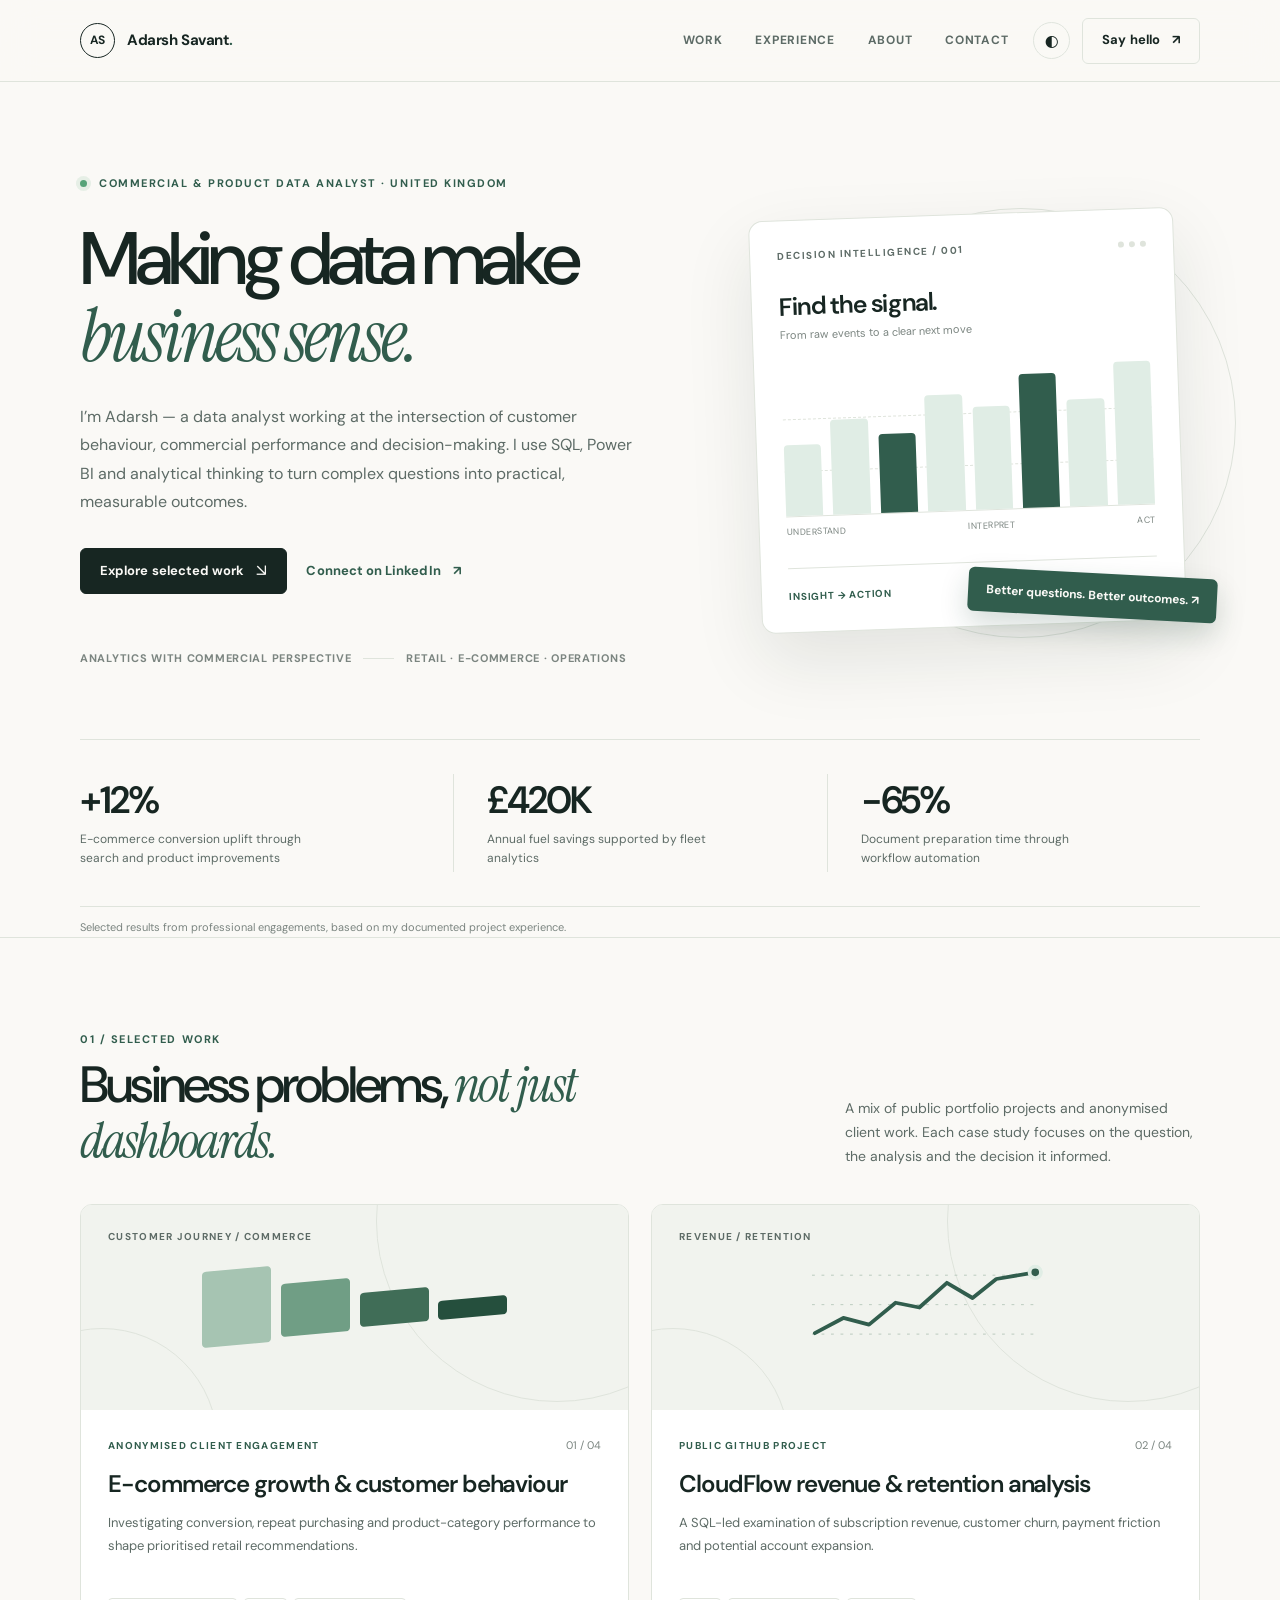
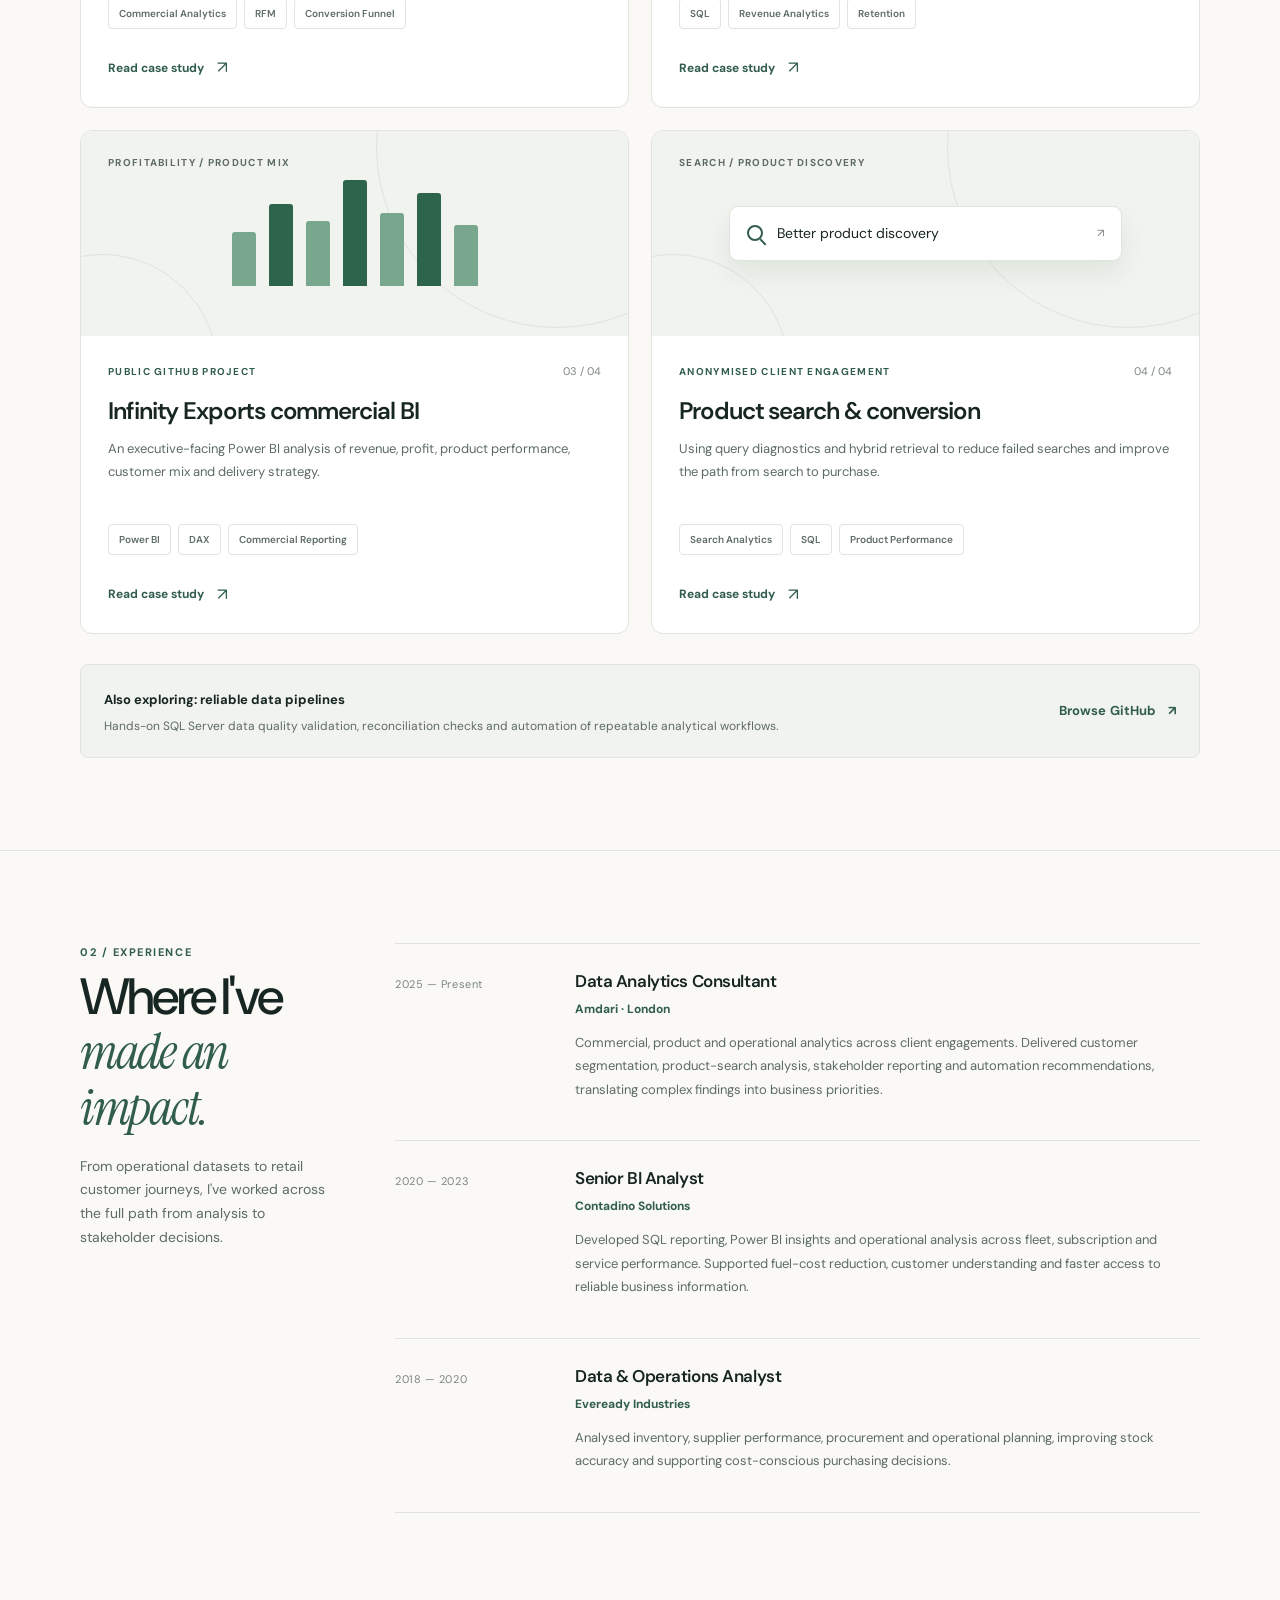
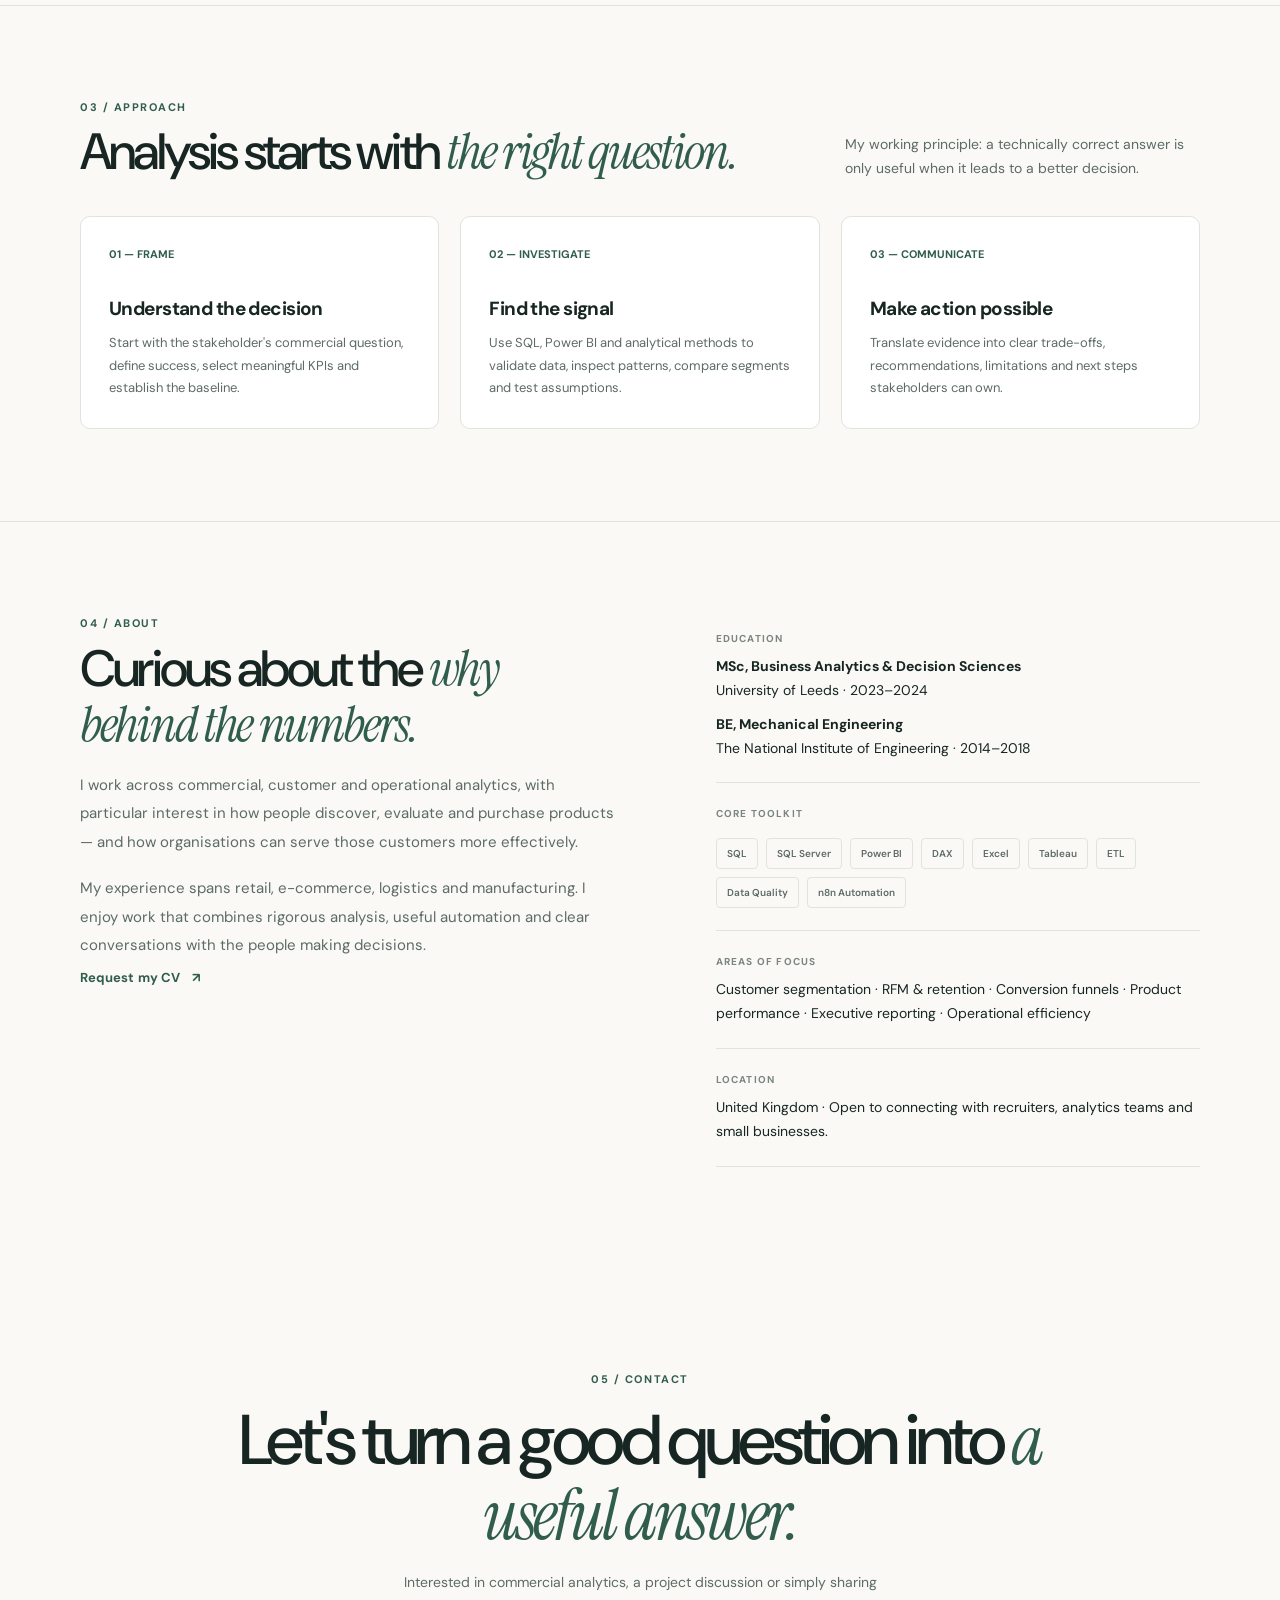
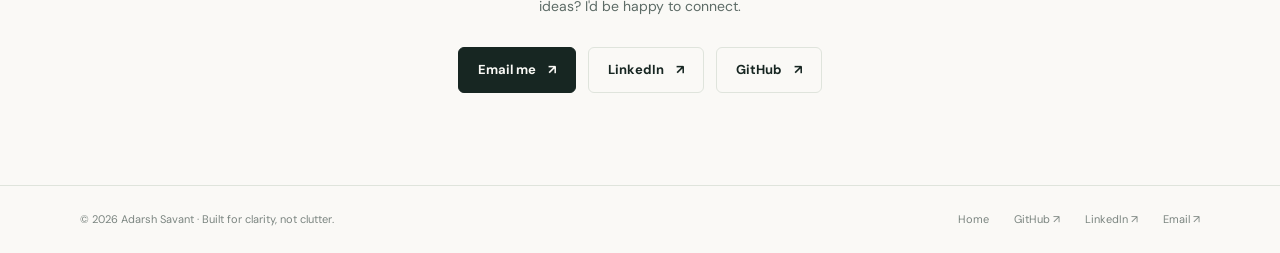
==== index.html @ a3d390bb "Add files via upload" ====
<!doctype html>
<html lang="en">
<head>
<meta charset="utf-8">
<meta name="viewport" content="width=device-width, initial-scale=1">
<meta name="theme-color" content="#faf9f6">
<meta name="description" content="Commercial and product data analyst specialising in retail, e-commerce and business intelligence. Explore SQL, Power BI, customer analytics and commercial impact case studies.">
<meta property="og:type" content="website">
<meta property="og:title" content="Adarsh Savant | Commercial &amp; Product Data Analyst">
<meta property="og:description" content="Commercial and product data analyst specialising in retail, e-commerce and business intelligence. Explore SQL, Power BI, customer analytics and commercial impact case studies.">
<meta property="og:url" content="https://savantadarsh.github.io/">
<meta property="og:image" content="https://savantadarsh.github.io/assets/social-card.png">
<meta name="twitter:card" content="summary_large_image">
<link rel="canonical" href="https://savantadarsh.github.io/">
<link rel="icon" type="image/svg+xml" href="./assets/favicon.svg">
<link rel="stylesheet" href="./assets/style.css">
<title>Adarsh Savant | Commercial &amp; Product Data Analyst</title>
<script type="application/ld+json">{"@context":"https://schema.org","@type":"Person","name":"Adarsh Savant","jobTitle":"Commercial & Product Data Analyst","url":"https://savantadarsh.github.io/","sameAs":["https://github.com/savantadarsh","https://www.linkedin.com/in/adarshsavant/"],"alumniOf":{"@type":"CollegeOrUniversity","name":"University of Leeds"},"knowsAbout":["Commercial analytics","Product analytics","E-commerce analytics","Power BI","SQL","Business intelligence"]}</script>
<script src="./assets/main.js" defer></script>
</head>
<body>
<a href="#main-content" class="skip-link">Skip to content</a>
<header class="site-header"><div class="container header-inner">
<a class="brand" href="index.html" aria-label="Adarsh Savant home"><span class="brand-mark">AS</span><span class="brand-name">Adarsh Savant<span style="color:var(--accent)">.</span></span></a>
<nav class="site-nav" aria-label="Main navigation" id="site-nav" data-nav>
<a href="index.html#work">Work</a><a href="index.html#experience">Experience</a><a href="index.html#about">About</a><a href="index.html#contact">Contact</a>
</nav>
<div class="header-actions"><button class="theme-toggle" data-theme-toggle aria-label="Switch to dark mode" aria-pressed="false" title="Switch to dark mode">◐</button><a class="button button-outline header-mail" href="mailto:adarshineng@gmail.com?subject=Hello%20Adarsh">Say hello <span aria-hidden="true">↗</span></a><button class="menu-toggle" data-menu-toggle aria-expanded="false" aria-controls="site-nav" aria-label="Open navigation menu">☰</button></div>
</div></header><main id="main-content">
<section class="hero"><div class="container hero-grid">
<div><div class="intro"><span class="status-dot" aria-hidden="true"></span><span class="eyebrow">Commercial &amp; Product Data Analyst · United Kingdom</span></div>
<h1>Making data make <span class="serif">business sense.</span></h1>
<p class="hero-text">I’m Adarsh — a data analyst working at the intersection of customer behaviour, commercial performance and decision-making. I use SQL, Power BI and analytical thinking to turn complex questions into practical, measurable outcomes.</p>
<div class="hero-actions"><a class="button button-primary" href="#work">Explore selected work <span class="small-arrow" aria-hidden="true">↘</span></a><a class="button button-text" href="https://www.linkedin.com/in/adarshsavant/" target="_blank" rel="noopener noreferrer">Connect on LinkedIn <span aria-hidden="true">↗</span></a></div>
<div class="hero-meta"><span>Analytics with commercial perspective</span><span class="meta-line" aria-hidden="true"></span><span>Retail · E-commerce · Operations</span></div></div>
<div class="visual-wrap" aria-hidden="true"><div class="visual-orbit"></div><div class="visual-orbit orbit-2"></div><div class="insight-panel"><div class="panel-top"><span>DECISION INTELLIGENCE / 001</span><span class="window-dots"><i></i><i></i><i></i></span></div><div class="panel-title">Find the signal.</div><div class="panel-subtitle">From raw events to a clear next move</div><div class="panel-chart"><span class="chart-bar" style="height:48%"></span><span class="chart-bar" style="height:64%"></span><span class="chart-bar" style="height:53%"></span><span class="chart-bar" style="height:78%"></span><span class="chart-bar" style="height:69%"></span><span class="chart-bar" style="height:90%"></span><span class="chart-bar" style="height:72%"></span><span class="chart-bar" style="height:96%"></span></div><div class="chart-axis"><span>UNDERSTAND</span><span>INTERPRET</span><span>ACT</span></div><div class="panel-footer"><strong>INSIGHT → ACTION</strong><span>Good analysis changes decisions.</span></div></div><div class="note-float">Better questions. Better outcomes. ↗</div></div>
</div></section>
<div class="container"><div class="impact-strip" aria-label="Selected professional outcomes"><div class="impact"><div class="impact-value">+12%</div><div class="impact-label">E-commerce conversion uplift through search and product improvements</div></div><div class="impact"><div class="impact-value">£420K</div><div class="impact-label">Annual fuel savings supported by fleet analytics</div></div><div class="impact"><div class="impact-value">−65%</div><div class="impact-label">Document preparation time through workflow automation</div></div></div><p class="impact-footnote">Selected results from professional engagements, based on my documented project experience.</p></div>
<section class="section" id="work"><div class="container"><div class="section-head"><div><div class="eyebrow">01 / Selected work</div><h2 class="section-title">Business problems, <span class="serif">not just dashboards.</span></h2></div><p class="section-caption">A mix of public portfolio projects and anonymised client work. Each case study focuses on the question, the analysis and the decision it informed.</p></div>
<div class="project-grid">
<a class="project-card" href="projects/ecommerce-analytics.html"><div class="project-art"><span class="art-label">CUSTOMER JOURNEY / COMMERCE</span><div class="art-funnel" aria-hidden="true"><span></span><span></span><span></span><span></span></div></div><div class="project-content"><div class="project-topline"><span class="project-kind">Anonymised client engagement</span><span class="project-number">01 / 04</span></div><h3>E-commerce growth &amp; customer behaviour</h3><p>Investigating conversion, repeat purchasing and product-category performance to shape prioritised retail recommendations.</p><div class="project-tags"><span>Commercial Analytics</span><span>RFM</span><span>Conversion Funnel</span></div><span class="project-link">Read case study <span class="small-arrow">↗</span></span></div></a>
<a class="project-card" href="projects/cloudflow-saas.html"><div class="project-art"><span class="art-label">REVENUE / RETENTION</span><div class="art-trend" aria-hidden="true"><svg viewBox="0 0 240 100" role="presentation"><path d="M0 78H240 M0 47H240 M0 16H240" stroke="#b9c9bd" stroke-width="1" stroke-dasharray="3 7" fill="none"/><path d="M3 77 L33 61 L60 68 L88 45 L113 50 L142 24 L169 40 L194 20 L235 13" fill="none" stroke="#315d4d" stroke-width="4" stroke-linejoin="round" stroke-linecap="round"/><circle cx="235" cy="13" r="6" fill="#315d4d" stroke="#e0ede5" stroke-width="4"/></svg></div></div><div class="project-content"><div class="project-topline"><span class="project-kind">Public GitHub project</span><span class="project-number">02 / 04</span></div><h3>CloudFlow revenue &amp; retention analysis</h3><p>A SQL-led examination of subscription revenue, customer churn, payment friction and potential account expansion.</p><div class="project-tags"><span>SQL</span><span>Revenue Analytics</span><span>Retention</span></div><span class="project-link">Read case study <span class="small-arrow">↗</span></span></div></a>
<a class="project-card" href="projects/infinity-exports.html"><div class="project-art"><span class="art-label">PROFITABILITY / PRODUCT MIX</span><div class="art-bars" aria-hidden="true"><span style="height:51%"></span><span style="height:78%"></span><span style="height:62%"></span><span style="height:100%"></span><span style="height:69%"></span><span style="height:88%"></span><span style="height:58%"></span></div></div><div class="project-content"><div class="project-topline"><span class="project-kind">Public GitHub project</span><span class="project-number">03 / 04</span></div><h3>Infinity Exports commercial BI</h3><p>An executive-facing Power BI analysis of revenue, profit, product performance, customer mix and delivery strategy.</p><div class="project-tags"><span>Power BI</span><span>DAX</span><span>Commercial Reporting</span></div><span class="project-link">Read case study <span class="small-arrow">↗</span></span></div></a>
<a class="project-card" href="projects/product-search.html"><div class="project-art"><span class="art-label">SEARCH / PRODUCT DISCOVERY</span><div class="art-search" aria-hidden="true"><span class="search-icon"></span><span>Better product discovery</span><small>↗</small></div></div><div class="project-content"><div class="project-topline"><span class="project-kind">Anonymised client engagement</span><span class="project-number">04 / 04</span></div><h3>Product search &amp; conversion</h3><p>Using query diagnostics and hybrid retrieval to reduce failed searches and improve the path from search to purchase.</p><div class="project-tags"><span>Search Analytics</span><span>SQL</span><span>Product Performance</span></div><span class="project-link">Read case study <span class="small-arrow">↗</span></span></div></a>
</div>
<div class="secondary-work"><div><strong style="font-size:13px">Also exploring: reliable data pipelines</strong><p>Hands-on SQL Server data quality validation, reconciliation checks and automation of repeatable analytical workflows.</p></div><a class="button button-text" href="https://github.com/savantadarsh" target="_blank" rel="noopener noreferrer">Browse GitHub <span aria-hidden="true">↗</span></a></div></div></section>
<section class="section" id="experience"><div class="container experience"><div><div class="eyebrow">02 / Experience</div><h2 class="section-title">Where I've <span class="serif">made an impact.</span></h2><p class="section-caption" style="margin-top:18px">From operational datasets to retail customer journeys, I've worked across the full path from analysis to stakeholder decisions.</p></div><div class="experience-items">
<div class="experience-item"><div class="years">2025 — Present</div><div><h3 class="job-name">Data Analytics Consultant</h3><div class="job-company">Amdari · London</div><p class="job-text">Commercial, product and operational analytics across client engagements. Delivered customer segmentation, product-search analysis, stakeholder reporting and automation recommendations, translating complex findings into business priorities.</p></div></div>
<div class="experience-item"><div class="years">2020 — 2023</div><div><h3 class="job-name">Senior BI Analyst</h3><div class="job-company">Contadino Solutions</div><p class="job-text">Developed SQL reporting, Power BI insights and operational analysis across fleet, subscription and service performance. Supported fuel-cost reduction, customer understanding and faster access to reliable business information.</p></div></div>
<div class="experience-item"><div class="years">2018 — 2020</div><div><h3 class="job-name">Data &amp; Operations Analyst</h3><div class="job-company">Eveready Industries</div><p class="job-text">Analysed inventory, supplier performance, procurement and operational planning, improving stock accuracy and supporting cost-conscious purchasing decisions.</p></div></div>
</div></div></section>
<section class="section" id="approach"><div class="container"><div class="section-head"><div><div class="eyebrow">03 / Approach</div><h2 class="section-title">Analysis starts with <span class="serif">the right question.</span></h2></div><p class="section-caption">My working principle: a technically correct answer is only useful when it leads to a better decision.</p></div><div class="approach-grid"><div class="approach-step"><div class="step-number">01 — FRAME</div><h3>Understand the decision</h3><p>Start with the stakeholder's commercial question, define success, select meaningful KPIs and establish the baseline.</p></div><div class="approach-step"><div class="step-number">02 — INVESTIGATE</div><h3>Find the signal</h3><p>Use SQL, Power BI and analytical methods to validate data, inspect patterns, compare segments and test assumptions.</p></div><div class="approach-step"><div class="step-number">03 — COMMUNICATE</div><h3>Make action possible</h3><p>Translate evidence into clear trade-offs, recommendations, limitations and next steps stakeholders can own.</p></div></div></div></section>
<section class="section" id="about"><div class="container about-grid"><div><div class="eyebrow">04 / About</div><h2 class="section-title">Curious about the <span class="serif">why behind the numbers.</span></h2><p>I work across commercial, customer and operational analytics, with particular interest in how people discover, evaluate and purchase products — and how organisations can serve those customers more effectively.</p><p>My experience spans retail, e-commerce, logistics and manufacturing. I enjoy work that combines rigorous analysis, useful automation and clear conversations with the people making decisions.</p><a class="button button-text" href="mailto:adarshineng@gmail.com?subject=CV%20request">Request my CV <span aria-hidden="true">↗</span></a></div>
<div><dl><div class="about-detail"><dt>Education</dt><dd><strong>MSc, Business Analytics &amp; Decision Sciences</strong><br>University of Leeds · 2023–2024</dd><dd style="margin-top:10px"><strong>BE, Mechanical Engineering</strong><br>The National Institute of Engineering · 2014–2018</dd></div><div class="about-detail"><dt>Core toolkit</dt><dd><div class="skill-tags"><span>SQL</span><span>SQL Server</span><span>Power BI</span><span>DAX</span><span>Excel</span><span>Tableau</span><span>ETL</span><span>Data Quality</span><span>n8n Automation</span></div></dd></div><div class="about-detail"><dt>Areas of focus</dt><dd>Customer segmentation · RFM &amp; retention · Conversion funnels · Product performance · Executive reporting · Operational efficiency</dd></div><div class="about-detail"><dt>Location</dt><dd>United Kingdom · Open to connecting with recruiters, analytics teams and small businesses.</dd></div></dl></div></div></section>
<section class="contact-section" id="contact"><div class="container"><div class="eyebrow">05 / Contact</div><h2>Let's turn a good question into <span class="serif">a useful answer.</span></h2><p>Interested in commercial analytics, a project discussion or simply sharing ideas? I'd be happy to connect.</p><div class="contact-links"><a class="button button-primary" href="mailto:adarshineng@gmail.com?subject=Hello%20Adarsh">Email me <span aria-hidden="true">↗</span></a><a class="button button-outline" href="https://www.linkedin.com/in/adarshsavant/" target="_blank" rel="noopener noreferrer">LinkedIn <span aria-hidden="true">↗</span></a><a class="button button-outline" href="https://github.com/savantadarsh" target="_blank" rel="noopener noreferrer">GitHub <span aria-hidden="true">↗</span></a></div></div></section>
</main><footer class="site-footer"><div class="container footer-inner"><span>© 2026 Adarsh Savant · Built for clarity, not clutter.</span><div class="footer-socials"><a href="index.html">Home</a><a href="https://github.com/savantadarsh" target="_blank" rel="noopener noreferrer">GitHub ↗</a><a href="https://www.linkedin.com/in/adarshsavant/" target="_blank" rel="noopener noreferrer">LinkedIn ↗</a><a href="mailto:adarshineng@gmail.com">Email ↗</a></div></div></footer></body></html>
---- assets/style.css ----
/* Adarsh Savant — minimal GitHub Pages portfolio */
@import url('https://fonts.googleapis.com/css2?family=DM+Sans:wght@400;500;600;700&family=Instrument+Serif:ital@0;1&display=swap');
:root { --bg:#faf9f6; --surface:#ffffff; --surface-alt:#f1f3ee; --ink:#172622; --sub:#5d6b66; --faint:#7b8580; --line:#dfe4dc; --accent:#315d4d; --accent-soft:#e0ede5; --nav:rgba(250,249,246,.90); --cardshadow:0 16px 42px rgba(24,48,38,.055); color-scheme:light; }
:root[data-theme="dark"] { --bg:#121b19; --surface:#1c2925; --surface-alt:#22332d; --ink:#eff5ef; --sub:#bac8be; --faint:#99a99e; --line:#33443a; --accent:#b9ddc7; --accent-soft:#274236; --nav:rgba(18,27,25,.92); --cardshadow:0 16px 42px rgba(0,0,0,.16); color-scheme:dark; }
* {box-sizing:border-box}
html {scroll-behavior:smooth;scroll-padding-top:92px}
body {margin:0;background:var(--bg);color:var(--ink);font:16px/1.7 'DM Sans',system-ui,-apple-system,BlinkMacSystemFont,'Segoe UI',sans-serif;-webkit-font-smoothing:antialiased}
a {color:inherit;text-decoration:none}
a:focus-visible,button:focus-visible {outline:3px solid var(--accent);outline-offset:4px;border-radius:4px}
button{font:inherit;cursor:pointer}
::selection {background:var(--accent-soft);color:var(--ink)}
.skip-link {position:absolute;left:16px;top:-60px;padding:9px 15px;background:var(--ink);color:var(--bg);z-index:100}
.skip-link:focus{top:12px}
.container {width:min(1120px,calc(100% - 72px));margin:0 auto}
.site-header {height:82px;position:sticky;top:0;z-index:50;background:var(--nav);backdrop-filter:blur(18px);-webkit-backdrop-filter:blur(18px);border-bottom:1px solid var(--line)}
.header-inner {height:100%;display:flex;align-items:center;justify-content:space-between;gap:25px}
.brand {display:flex;align-items:center;gap:12px;font-size:14px;font-weight:700;white-space:nowrap;letter-spacing:-.03em}
.brand-mark {display:grid;place-items:center;width:35px;height:35px;border:1.5px solid var(--ink);border-radius:50%;font-size:12px;letter-spacing:-.03em}
.brand-name {font-size:15px}
.site-nav {display:flex;gap:33px;align-items:center;margin-left:auto}
.site-nav a {font-size:12px;font-weight:700;color:var(--sub);letter-spacing:.06em;text-transform:uppercase;transition:color .2s}
.site-nav a:hover,.site-nav a[aria-current="page"]{color:var(--accent)}
.header-actions {display:flex;align-items:center;gap:12px}
.theme-toggle,.menu-toggle {border:1px solid var(--line);background:transparent;color:var(--ink);border-radius:50%;width:37px;height:37px;display:grid;place-items:center;line-height:1}
.theme-toggle:hover,.menu-toggle:hover{background:var(--surface-alt)}
.menu-toggle{display:none}
.button {display:inline-flex;align-items:center;justify-content:center;gap:12px;min-height:46px;padding:12px 19px;border-radius:6px;font-size:13px;font-weight:700;letter-spacing:.005em;line-height:1.25;transition:transform .2s,background .2s,border-color .2s}
.button:hover {transform:translateY(-2px)}
.button-primary {background:var(--ink);color:var(--bg);border:1px solid var(--ink)}
.button-primary:hover{background:var(--accent);border-color:var(--accent);color:var(--bg)}
.button-outline {border:1px solid var(--line);background:transparent;color:var(--ink)}
.button-outline:hover{border-color:var(--accent)}
.button-text{padding:10px 0;color:var(--accent);min-height:auto;border:0}
.button-text:hover{text-decoration:underline;transform:none}
.small-arrow{font-size:17px;font-weight:400;line-height:1}
.tag {font-size:10px;letter-spacing:.105em;text-transform:uppercase;font-weight:700;color:var(--accent)}
.eyebrow {font-size:11px;letter-spacing:.14em;text-transform:uppercase;font-weight:700;color:var(--accent)}
.section-head {display:flex;justify-content:space-between;align-items:end;gap:30px;margin-bottom:35px}
.section-title {font-size:clamp(34px,4vw,51px);line-height:1.08;letter-spacing:-.055em;font-weight:500;margin:8px 0 0;max-width:690px}
.section-caption{max-width:355px;color:var(--sub);font-size:14px;line-height:1.7;margin:0}
.section {padding:92px 0;border-top:1px solid var(--line)}
.serif {font-family:'Instrument Serif',Georgia,'Times New Roman',serif;font-weight:400;font-style:italic;letter-spacing:-.045em;color:var(--accent)}
.hero {padding:92px 0 72px;overflow:hidden}
.hero-grid{display:grid;grid-template-columns:minmax(0,1.11fr) minmax(310px,.89fr);align-items:center;gap:73px}
.hero .intro {display:flex;align-items:center;gap:12px;margin-bottom:27px}
.status-dot {height:7px;width:7px;background:#56a378;border-radius:50%;box-shadow:0 0 0 4px #56a37820}
.hero h1 {font-size:clamp(51px,5.8vw,81px);letter-spacing:-.07em;line-height:1.045;margin:0;font-weight:500;max-width:710px}
.hero-text {font-size:16px;line-height:1.78;color:var(--sub);max-width:560px;margin:27px 0 31px}
.hero-actions {display:flex;flex-wrap:wrap;gap:19px;align-items:center}
.hero-meta {margin-top:55px;display:flex;gap:12px;align-items:center;color:var(--faint);font-size:11px;letter-spacing:.065em;text-transform:uppercase;font-weight:700}
.hero-meta .meta-line {height:1px;width:31px;background:var(--line)}
.visual-wrap {position:relative;min-height:453px;display:flex;align-items:center;justify-content:center}
.visual-orbit {position:absolute;width:430px;height:430px;border:1px solid var(--line);border-radius:50%;right:-36px;top:14px}
.visual-orbit.orbit-2 {width:320px;height:320px;right:20px;top:68px}
.insight-panel{position:relative;width:100%;max-width:425px;background:var(--surface);border:1px solid var(--line);border-radius:14px;box-shadow:0 28px 70px rgba(18,35,27,.1);padding:26px 27px;transform:rotate(-2deg)}
.panel-top {display:flex;align-items:center;justify-content:space-between;font-size:10px;letter-spacing:.15em;font-weight:700;color:var(--sub)}
.window-dots{display:flex;gap:5px}.window-dots i{width:6px;height:6px;border-radius:50%;background:var(--line)}
.panel-title {font-size:25px;line-height:1.14;letter-spacing:-.055em;margin:29px 0 4px;font-weight:600}
.panel-subtitle{font-size:11px;color:var(--faint)}
.panel-chart{height:150px;display:flex;align-items:end;justify-content:space-between;gap:10px;margin-top:23px;position:relative;border-bottom:1px solid var(--line)}
.panel-chart:before,.panel-chart:after{content:"";position:absolute;left:0;right:0;border-top:1px dashed var(--line);pointer-events:none}
.panel-chart:before{top:35%}.panel-chart:after{top:70%}
.chart-bar {position:relative;z-index:1;flex:1;border-radius:4px 4px 0 0;background:var(--accent-soft);min-width:0}
.chart-bar:nth-child(3),.chart-bar:nth-child(6) {background:var(--accent)}
.chart-axis{display:flex;justify-content:space-between;font-size:9px;color:var(--faint);margin-top:8px;letter-spacing:.05em}
.panel-footer{display:flex;justify-content:space-between;align-items:center;margin-top:28px;padding-top:18px;border-top:1px solid var(--line)}
.panel-footer strong{font-size:10px;color:var(--accent);text-transform:uppercase;letter-spacing:.08em}
.panel-footer span{font-size:11px;color:var(--sub)}
.note-float{position:absolute;right:-17px;bottom:30px;background:var(--accent);color:var(--bg);padding:12px 18px;border-radius:6px;font-size:12px;font-weight:700;box-shadow:0 12px 28px rgba(20,60,42,.18);transform:rotate(3deg)}
.impact-strip {display:grid;grid-template-columns:repeat(3,1fr);padding:34px 0;border-top:1px solid var(--line);border-bottom:1px solid var(--line)}
.impact {padding:5px 33px;min-height:94px}.impact:first-child{padding-left:0}.impact+.impact{border-left:1px solid var(--line)}
.impact-value {font-size:38px;letter-spacing:-.055em;line-height:1.15;font-weight:600;margin:0 0 7px}
.impact-label {font-size:12px;color:var(--sub);line-height:1.55;max-width:240px}
.impact-footnote {font-size:11px;color:var(--faint);margin:11px 0 0}
.project-grid{display:grid;grid-template-columns:repeat(2,minmax(0,1fr));gap:22px}
.project-card {display:block;background:var(--surface);border:1px solid var(--line);border-radius:12px;overflow:hidden;transition:transform .23s,border-color .23s,box-shadow .23s}
.project-card:hover {transform:translateY(-5px);border-color:var(--accent);box-shadow:var(--cardshadow)}
.project-art {height:205px;background:var(--surface-alt);position:relative;display:grid;place-items:center;overflow:hidden}
.project-art:before{content:"";position:absolute;width:360px;height:360px;border:1px solid var(--line);border-radius:50%;right:-110px;top:-165px}
.project-art:after{content:"";position:absolute;width:230px;height:230px;border:1px solid var(--line);border-radius:50%;left:-95px;bottom:-150px}
.project-art .art-label {position:absolute;left:27px;top:23px;z-index:2;font-size:10px;color:var(--sub);font-weight:700;letter-spacing:.13em;text-transform:uppercase}
.art-funnel{display:flex;gap:10px;align-items:center;z-index:1;width:67%;max-width:305px}
.art-funnel span{height:76px;background:#a6c4b2;border-radius:4px;flex:1;transform:skewY(-5deg)}
.art-funnel span:nth-child(2){height:53px;background:#709e85}.art-funnel span:nth-child(3){height:34px;background:#406d57}.art-funnel span:nth-child(4){height:19px;background:#254f3d}
.art-trend {height:95px;width:240px;position:relative;z-index:2}
.art-trend svg{width:100%;height:100%;overflow:visible}
.art-bars{display:flex;align-items:end;gap:13px;height:106px;z-index:2}
.art-bars span{width:24px;background:#78a78d;border-radius:3px 3px 0 0}.art-bars span:nth-child(2n){background:#2e644c}
.art-search{z-index:2;width:72%;background:var(--surface);padding:15px 17px;border:1px solid var(--line);border-radius:9px;box-shadow:0 12px 25px #1b493314;display:flex;align-items:center;gap:14px;color:var(--ink);font-size:14px}
.art-search .search-icon{height:16px;width:16px;border:2px solid var(--accent);border-radius:50%;position:relative;flex:none}.art-search .search-icon:after{content:"";position:absolute;width:8px;height:2px;background:var(--accent);right:-6px;bottom:-4px;transform:rotate(47deg)}
.art-search small{color:var(--faint);margin-left:auto}
.project-content{padding:26px 27px 27px}
.project-topline {display:flex;gap:12px;align-items:center;justify-content:space-between;margin-bottom:15px}
.project-kind {font-size:10px;letter-spacing:.13em;text-transform:uppercase;color:var(--accent);font-weight:700}
.project-number {font-size:11px;color:var(--faint)}
.project-content h3 {font-size:24px;line-height:1.22;letter-spacing:-.045em;font-weight:600;margin:0 0 12px}
.project-content p{color:var(--sub);font-size:13px;line-height:1.8;min-height:70px;margin:0}
.project-tags{display:flex;flex-wrap:wrap;gap:7px;margin:17px 0 24px}
.project-tags span,.skill-tags span{display:inline-block;padding:6px 10px;border:1px solid var(--line);border-radius:4px;color:var(--sub);font-size:10px;font-weight:600;white-space:nowrap}
.project-link{display:inline-flex;gap:13px;align-items:center;font-size:12px;font-weight:700;color:var(--accent)}
.secondary-work{margin-top:30px;padding:20px 23px;background:var(--surface-alt);border:1px solid var(--line);border-radius:8px;display:flex;gap:20px;justify-content:space-between;align-items:center}
.secondary-work p{font-size:12px;line-height:1.7;color:var(--sub);margin:4px 0 0;max-width:700px}
.experience{display:grid;grid-template-columns:260px 1fr;gap:55px}
.experience-items {border-top:1px solid var(--line)}
.experience-item{display:grid;grid-template-columns:150px 1fr;gap:30px;padding:26px 0;border-bottom:1px solid var(--line)}
.years {font-size:11px;letter-spacing:.05em;color:var(--faint);padding-top:5px}
.job-name{font-weight:600;font-size:17px;letter-spacing:-.025em;line-height:1.35;margin:0}
.job-company{font-size:12px;color:var(--accent);font-weight:700;margin-top:6px}
.job-text{font-size:13px;color:var(--sub);line-height:1.8;margin-top:12px;max-width:620px}
.approach-grid {display:grid;grid-template-columns:repeat(3,1fr);gap:21px}
.approach-step{padding:28px;background:var(--surface);border:1px solid var(--line);border-radius:10px}
.approach-step .step-number{font-size:11px;color:var(--accent);font-weight:700}
.approach-step h3{font-size:19px;line-height:1.3;letter-spacing:-.03em;margin:34px 0 10px}
.approach-step p{font-size:13px;line-height:1.75;color:var(--sub);margin:0}
.about-grid {display:grid;grid-template-columns:1.05fr .95fr;gap:100px}
.about-grid p{font-size:15px;line-height:1.9;color:var(--sub);margin:18px 0 0}
.about-detail {padding:22px 0;border-bottom:1px solid var(--line)}
.about-detail:first-child{padding-top:0}
.about-detail dt{color:var(--faint);font-size:10px;font-weight:700;letter-spacing:.12em;text-transform:uppercase}
.about-detail dd{font-size:14px;line-height:1.7;margin:8px 0 0}
.skill-tags {display:flex;flex-wrap:wrap;gap:8px;margin-top:16px}
.contact-section {padding:95px 0 92px;text-align:center}
.contact-section h2{font-size:clamp(43px,5.5vw,76px);line-height:1.06;letter-spacing:-.065em;font-weight:500;max-width:850px;margin:15px auto 19px}
.contact-section p{font-size:14px;color:var(--sub);margin:0 auto 28px;max-width:500px}
.contact-links {display:flex;flex-wrap:wrap;justify-content:center;gap:12px}
.site-footer {border-top:1px solid var(--line);padding:24px 0}
.footer-inner {display:flex;justify-content:space-between;align-items:center;gap:20px;font-size:11px;color:var(--faint)}
.footer-socials{display:flex;gap:25px}.footer-socials a:hover{color:var(--accent)}
/* Case studies */
.case-hero{padding:67px 0 62px;border-bottom:1px solid var(--line)}
.back-link{font-size:12px;color:var(--accent);font-weight:700;display:inline-flex;gap:9px;align-items:center;margin-bottom:43px}
.back-link:hover{text-decoration:underline}
.case-eyebrow{display:flex;align-items:center;gap:14px;color:var(--accent);font-size:10px;letter-spacing:.14em;text-transform:uppercase;font-weight:700}
.case-hero h1 {font-size:clamp(45px,5.5vw,77px);font-weight:500;letter-spacing:-.07em;line-height:1.07;max-width:880px;margin:18px 0 22px}
.case-lede {font-size:18px;line-height:1.65;max-width:720px;color:var(--sub);margin:0}
.case-toplinks{display:flex;gap:12px;flex-wrap:wrap;margin-top:29px}
.case-layout{display:grid;grid-template-columns:235px minmax(0,1fr);gap:100px;padding:67px 0 103px}
.case-aside{align-self:start;position:sticky;top:110px}
.case-meta{margin:0 0 23px}.case-meta dt{font-size:10px;letter-spacing:.12em;text-transform:uppercase;color:var(--faint);font-weight:700}
.case-meta dd{font-size:13px;line-height:1.65;margin:6px 0 0}
.case-article{min-width:0}.case-article section{border-bottom:1px solid var(--line);padding-bottom:34px;margin-bottom:35px}
.case-article section:last-child{border-bottom:0;margin-bottom:0}
.case-article h2 {font-size:31px;letter-spacing:-.05em;line-height:1.18;font-weight:500;margin:0 0 16px}
.case-article h3{font-size:17px;letter-spacing:-.02em;margin:24px 0 7px}
.case-article p,.case-article li{font-size:14px;color:var(--sub);line-height:1.92}
.case-article p{margin:0 0 14px}.case-article ul,.case-article ol{padding-left:21px;margin:10px 0}.case-article li{padding-left:4px;margin-bottom:9px}
.case-pull{background:var(--surface-alt);border-left:3px solid var(--accent);border-radius:0 8px 8px 0;padding:23px 25px;margin:26px 0}
.case-pull p {color:var(--ink);font-size:17px;line-height:1.65;letter-spacing:-.02em;margin:0}
.case-figure{border:1px solid var(--line);background:var(--surface);border-radius:12px;padding:24px;margin:28px 0}
.case-figure .figure-head {display:flex;justify-content:space-between;gap:12px;font-size:11px;color:var(--faint);text-transform:uppercase;letter-spacing:.1em;font-weight:700}
.case-figure .figure-big{font-size:37px;line-height:1.1;letter-spacing:-.05em;color:var(--ink);font-weight:600;margin-top:12px}
.case-figure .figure-sub{font-size:12px;color:var(--sub);margin-top:8px}
.case-figure .figure-bars{display:flex;align-items:end;gap:9px;height:105px;margin-top:23px;border-bottom:1px solid var(--line)}
.case-figure .figure-bars span{flex:1;background:var(--accent-soft);border-radius:3px 3px 0 0}
.case-figure .figure-bars span:nth-child(2n){background:var(--accent)}
.notice {padding:17px 20px;border:1px solid var(--line);background:var(--surface-alt);border-radius:6px;font-size:12px;color:var(--sub);line-height:1.75}
.next-project{display:flex;align-items:center;justify-content:space-between;gap:18px;border-top:1px solid var(--line);padding:40px 0 70px}
.next-project small{font-size:10px;letter-spacing:.12em;color:var(--faint);text-transform:uppercase;font-weight:700}
.next-project a{font-size:24px;letter-spacing:-.035em;font-weight:600;color:var(--accent)}
@media(max-width:950px) { .hero-grid{gap:30px}.hero h1{font-size:59px}.experience{grid-template-columns:1fr;gap:24px}.about-grid{gap:50px}.case-layout{gap:42px;grid-template-columns:200px minmax(0,1fr)} }
@media(max-width:760px){.container{width:min(100% - 36px,1120px)}.site-header{height:68px}.site-nav{display:none;position:absolute;left:0;right:0;top:68px;background:var(--surface);padding:20px 25px;border-bottom:1px solid var(--line);box-shadow:var(--cardshadow);flex-direction:column;align-items:stretch;gap:0}.site-nav a{display:block;padding:12px}.site-nav.nav-open{display:flex}.menu-toggle{display:grid}.header-actions{gap:8px}.header-actions .header-mail{display:none}.hero{padding:63px 0 46px}.hero-grid{grid-template-columns:1fr;gap:30px}.hero h1{font-size:clamp(46px,9.4vw,68px)}.hero-text{font-size:15px}.hero-meta{margin-top:32px}.visual-wrap{min-height:335px;max-width:500px;width:100%;margin:auto}.visual-orbit{height:315px;width:315px;right:3%;top:0}.visual-orbit.orbit-2{height:230px;width:230px;right:12%;top:42px}.insight-panel{padding:21px 23px;max-width:370px;transform:rotate(-1deg)}.panel-chart{height:95px}.note-float{right:0;bottom:10px}.impact-strip{grid-template-columns:repeat(3,1fr)}.impact{padding:4px 16px}.impact-value{font-size:31px}.impact-label{font-size:10px}.section{padding:65px 0}.section-head{display:block}.section-title{font-size:40px}.section-caption{margin-top:15px}.project-grid{gap:15px}.project-art{height:150px}.project-content{padding:19px}.project-content h3{font-size:20px}.project-content p{font-size:12px;min-height:110px}.project-tags span{font-size:9px}.approach-grid{grid-template-columns:1fr}.approach-step h3{margin-top:17px}.about-grid{grid-template-columns:1fr;gap:36px}.contact-section{padding:68px 0}.case-hero{padding:41px 0}.case-hero h1{font-size:clamp(42px,9vw,65px)}.back-link{margin-bottom:30px}.case-layout{display:block;padding:43px 0 70px}.case-aside{position:static;display:grid;grid-template-columns:1fr 1fr;gap:13px 18px;padding-bottom:18px;border-bottom:1px solid var(--line);margin-bottom:38px}.case-meta{margin:0}.case-article h2{font-size:28px}}
@media(max-width:530px){.site-header .brand-name{font-size:13px}.hero h1{font-size:45px}.hero-text{font-size:14px}.visual-wrap{min-height:315px}.insight-panel{max-width:325px}.note-float{font-size:10px}.impact-strip{grid-template-columns:1fr;gap:0;padding:8px 0}.impact,.impact:first-child{padding:17px 0;min-height:0}.impact+.impact{border-left:0;border-top:1px solid var(--line)}.impact-value{font-size:34px}.impact-label{font-size:12px;max-width:none}.project-grid{grid-template-columns:1fr}.project-art{height:177px}.project-content p{min-height:0}.secondary-work{display:block}.secondary-work a{margin-top:10px}.experience-item{grid-template-columns:1fr;gap:8px;padding:24px 0}.years{padding:0}.contact-section h2{font-size:43px}.contact-links{flex-direction:column;align-items:stretch}.footer-inner{flex-direction:column;align-items:flex-start}.case-aside{grid-template-columns:1fr 1fr}}
@media(prefers-reduced-motion:reduce){html{scroll-behavior:auto}*{animation-duration:.01ms!important;transition-duration:.01ms!important}}
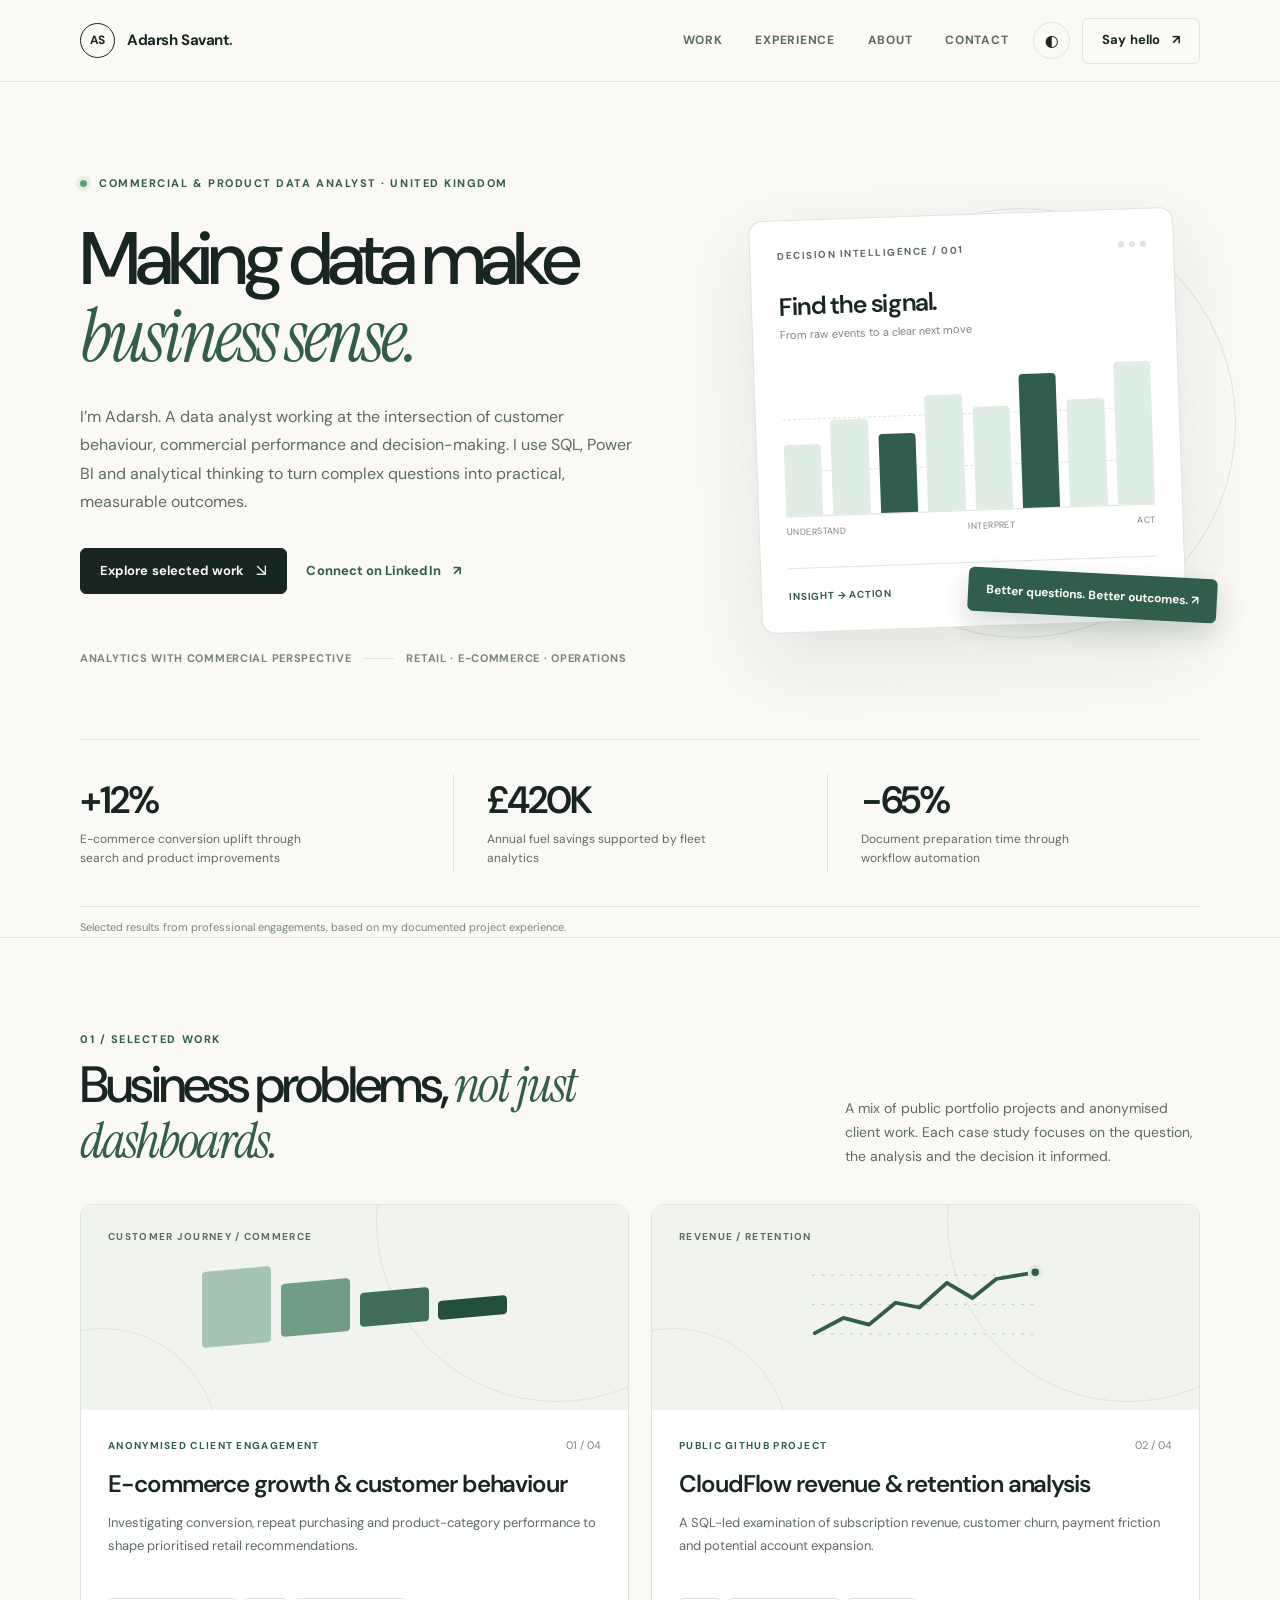
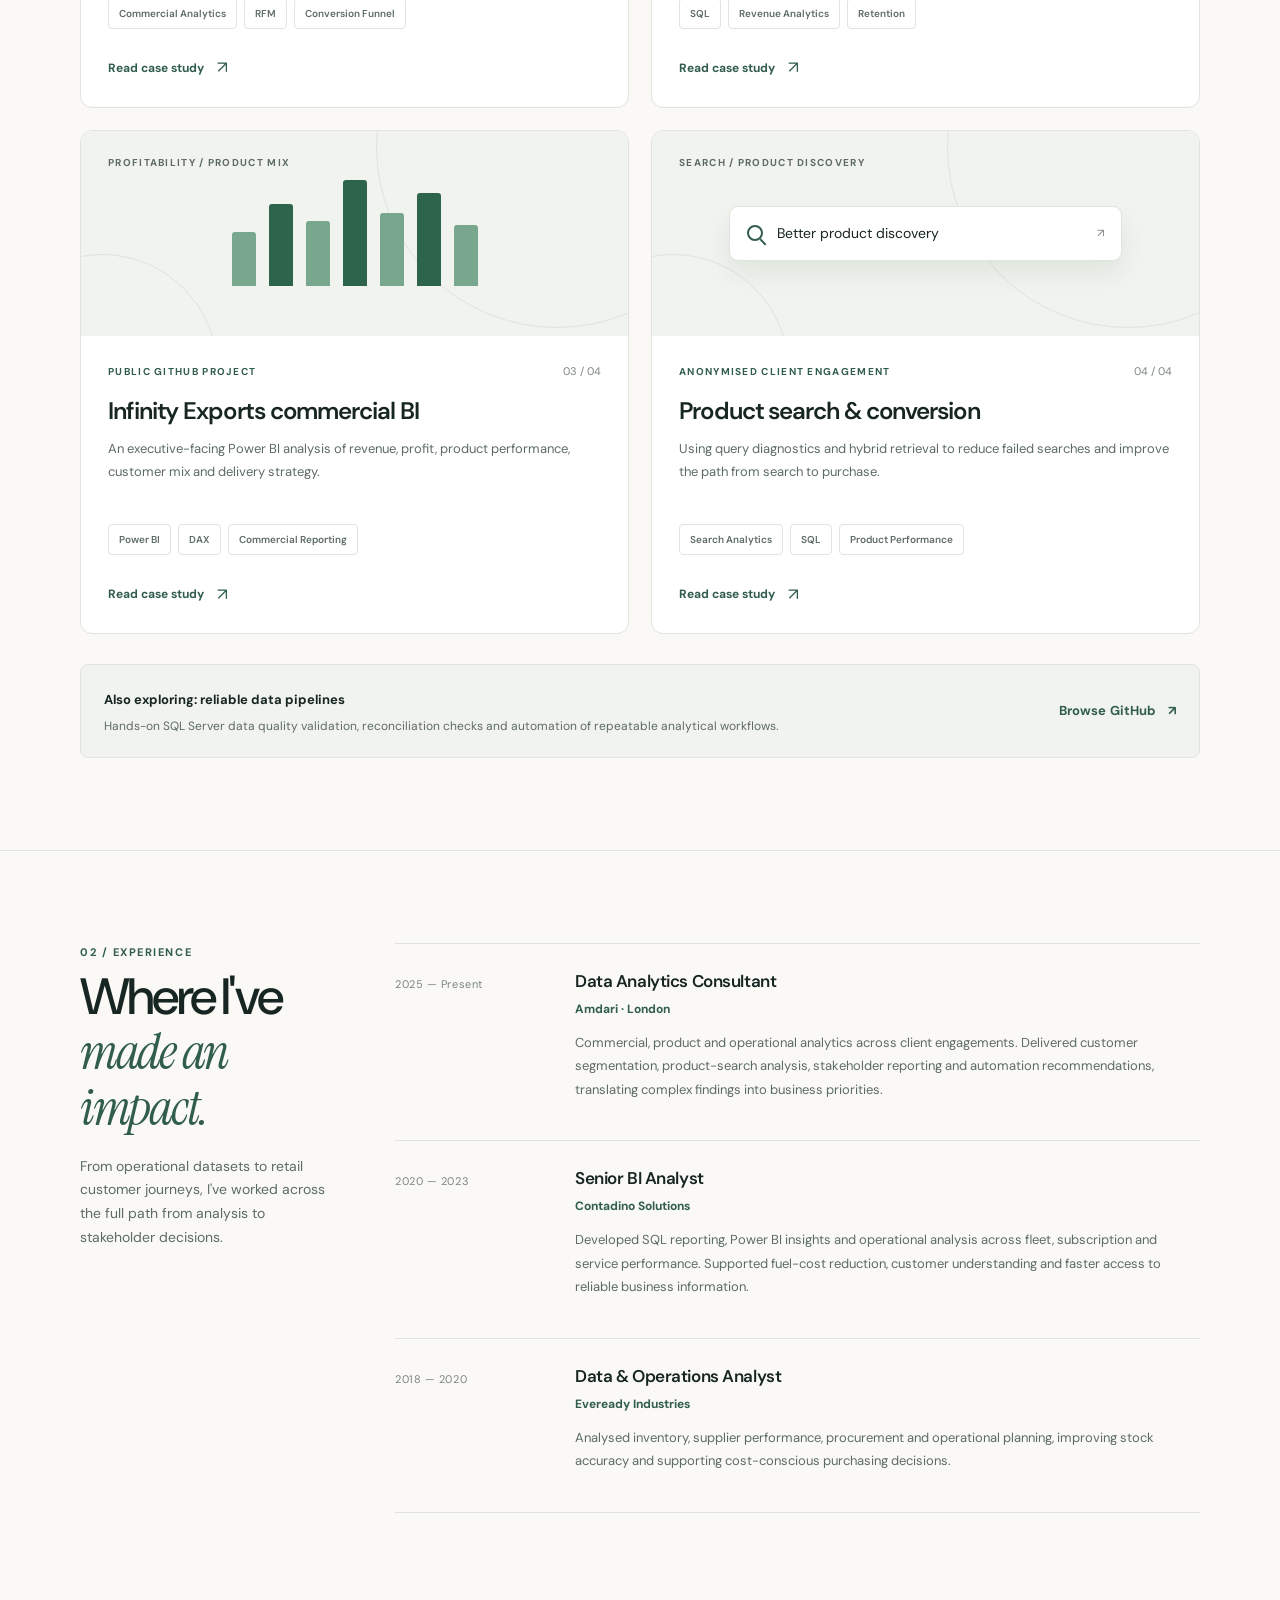
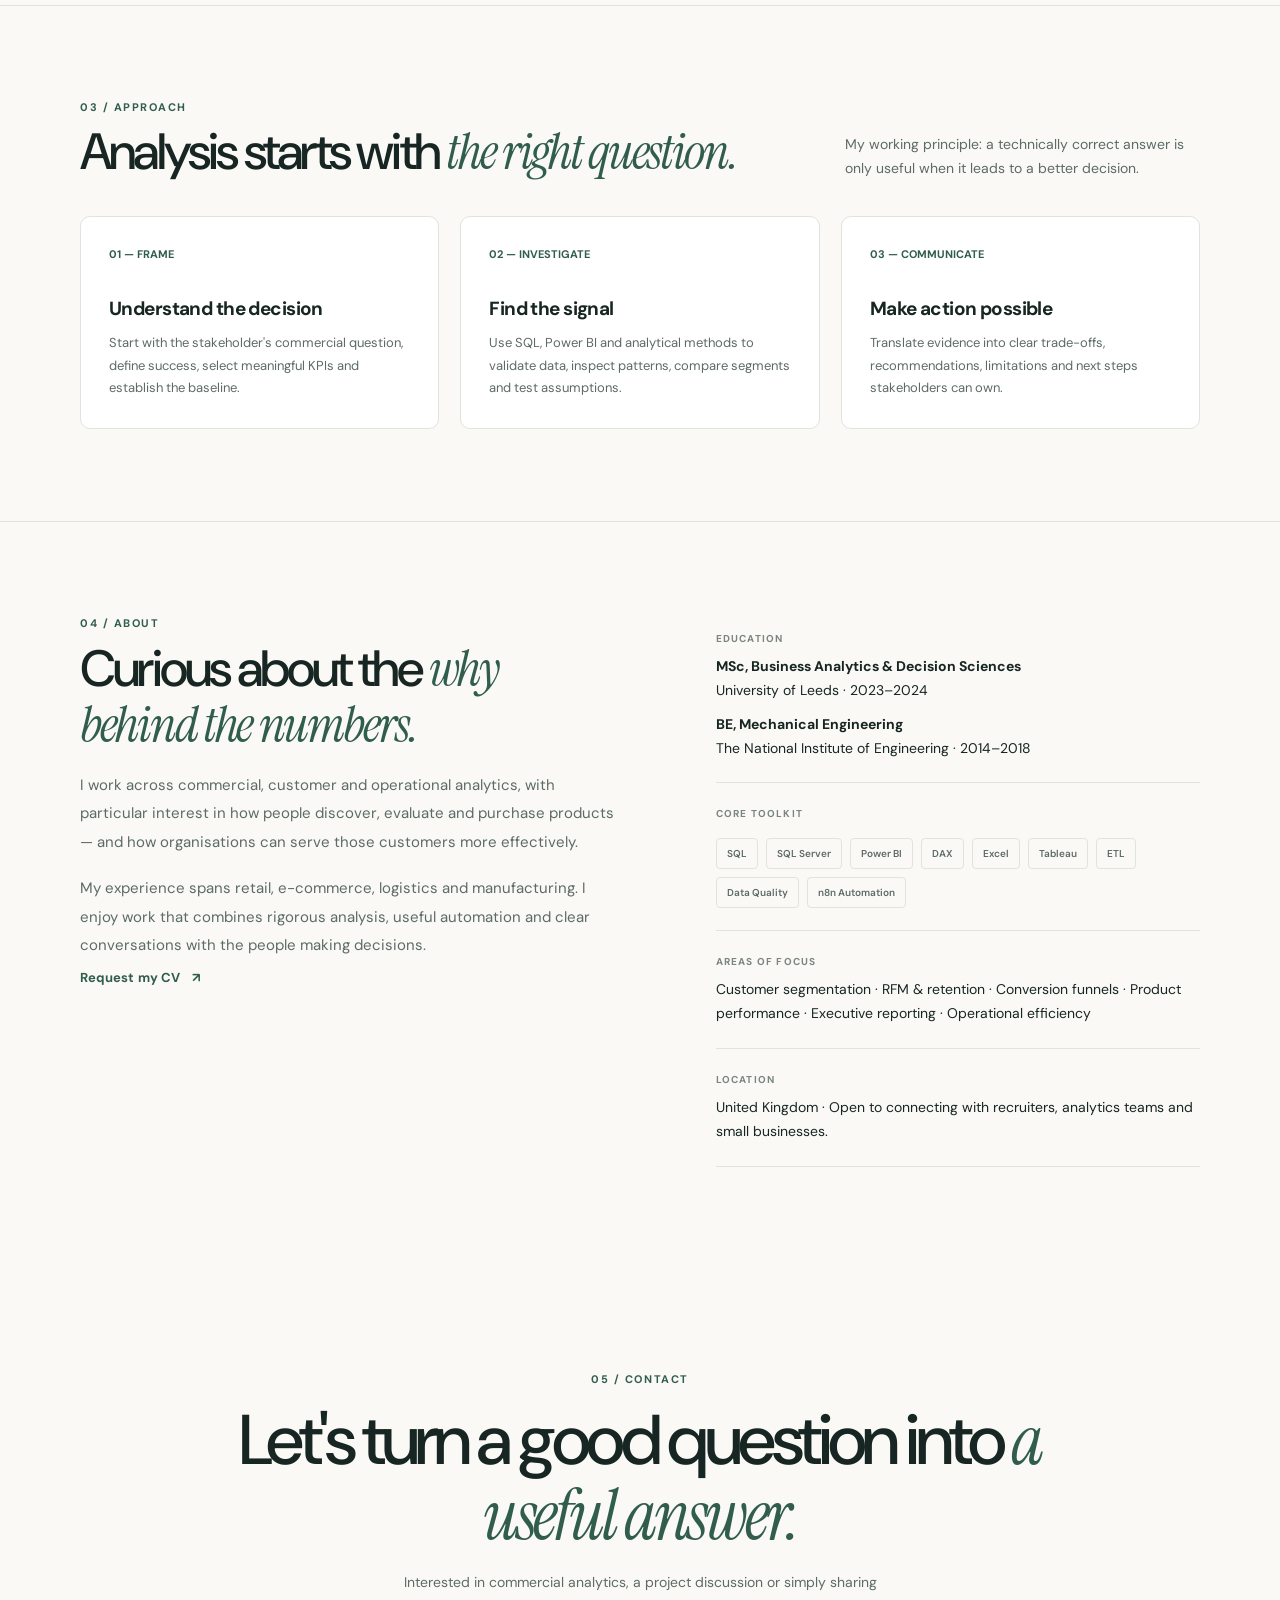
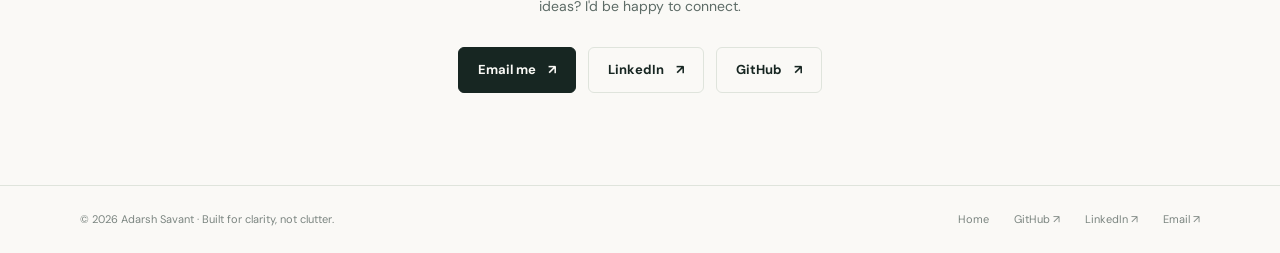
==== commit 56324353: "Update index.html" ====
--- a/index.html
+++ b/index.html
@@ -15,7 +15,7 @@
 <link rel="icon" type="image/svg+xml" href="./assets/favicon.svg">
 <link rel="stylesheet" href="./assets/style.css">
 <title>Adarsh Savant | Commercial &amp; Product Data Analyst</title>
-<script type="application/ld+json">{"@context":"https://schema.org","@type":"Person","name":"Adarsh Savant","jobTitle":"Commercial & Product Data Analyst","url":"https://savantadarsh.github.io/","sameAs":["https://github.com/savantadarsh","https://www.linkedin.com/in/adarshsavant/"],"alumniOf":{"@type":"CollegeOrUniversity","name":"University of Leeds"},"knowsAbout":["Commercial analytics","Product analytics","E-commerce analytics","Power BI","SQL","Business intelligence"]}</script>
+<script type="application/ld+json">{"@context":"https://schema.org","@type":"Person","name":"Adarsh Savant","jobTitle":"Commercial & Product Data Analyst","url":"https://savantadarsh.github.io/","sameAs":["https://github.com/savantadarsh","https://www.linkedin.com/in/adarsh-savant/"],"alumniOf":{"@type":"CollegeOrUniversity","name":"University of Leeds"},"knowsAbout":["Commercial analytics","Product analytics","E-commerce analytics","Power BI","SQL","Business intelligence"]}</script>
 <script src="./assets/main.js" defer></script>
 </head>
 <body>
@@ -30,8 +30,8 @@
 <section class="hero"><div class="container hero-grid">
 <div><div class="intro"><span class="status-dot" aria-hidden="true"></span><span class="eyebrow">Commercial &amp; Product Data Analyst · United Kingdom</span></div>
 <h1>Making data make <span class="serif">business sense.</span></h1>
-<p class="hero-text">I’m Adarsh — a data analyst working at the intersection of customer behaviour, commercial performance and decision-making. I use SQL, Power BI and analytical thinking to turn complex questions into practical, measurable outcomes.</p>
-<div class="hero-actions"><a class="button button-primary" href="#work">Explore selected work <span class="small-arrow" aria-hidden="true">↘</span></a><a class="button button-text" href="https://www.linkedin.com/in/adarshsavant/" target="_blank" rel="noopener noreferrer">Connect on LinkedIn <span aria-hidden="true">↗</span></a></div>
+<p class="hero-text">I’m Adarsh. A data analyst working at the intersection of customer behaviour, commercial performance and decision-making. I use SQL, Power BI and analytical thinking to turn complex questions into practical, measurable outcomes.</p>
+<div class="hero-actions"><a class="button button-primary" href="#work">Explore selected work <span class="small-arrow" aria-hidden="true">↘</span></a><a class="button button-text" href="https://www.linkedin.com/in/adarsh-savant/" target="_blank" rel="noopener noreferrer">Connect on LinkedIn <span aria-hidden="true">↗</span></a></div>
 <div class="hero-meta"><span>Analytics with commercial perspective</span><span class="meta-line" aria-hidden="true"></span><span>Retail · E-commerce · Operations</span></div></div>
 <div class="visual-wrap" aria-hidden="true"><div class="visual-orbit"></div><div class="visual-orbit orbit-2"></div><div class="insight-panel"><div class="panel-top"><span>DECISION INTELLIGENCE / 001</span><span class="window-dots"><i></i><i></i><i></i></span></div><div class="panel-title">Find the signal.</div><div class="panel-subtitle">From raw events to a clear next move</div><div class="panel-chart"><span class="chart-bar" style="height:48%"></span><span class="chart-bar" style="height:64%"></span><span class="chart-bar" style="height:53%"></span><span class="chart-bar" style="height:78%"></span><span class="chart-bar" style="height:69%"></span><span class="chart-bar" style="height:90%"></span><span class="chart-bar" style="height:72%"></span><span class="chart-bar" style="height:96%"></span></div><div class="chart-axis"><span>UNDERSTAND</span><span>INTERPRET</span><span>ACT</span></div><div class="panel-footer"><strong>INSIGHT → ACTION</strong><span>Good analysis changes decisions.</span></div></div><div class="note-float">Better questions. Better outcomes. ↗</div></div>
 </div></section>
@@ -52,5 +52,5 @@
 <section class="section" id="approach"><div class="container"><div class="section-head"><div><div class="eyebrow">03 / Approach</div><h2 class="section-title">Analysis starts with <span class="serif">the right question.</span></h2></div><p class="section-caption">My working principle: a technically correct answer is only useful when it leads to a better decision.</p></div><div class="approach-grid"><div class="approach-step"><div class="step-number">01 — FRAME</div><h3>Understand the decision</h3><p>Start with the stakeholder's commercial question, define success, select meaningful KPIs and establish the baseline.</p></div><div class="approach-step"><div class="step-number">02 — INVESTIGATE</div><h3>Find the signal</h3><p>Use SQL, Power BI and analytical methods to validate data, inspect patterns, compare segments and test assumptions.</p></div><div class="approach-step"><div class="step-number">03 — COMMUNICATE</div><h3>Make action possible</h3><p>Translate evidence into clear trade-offs, recommendations, limitations and next steps stakeholders can own.</p></div></div></div></section>
 <section class="section" id="about"><div class="container about-grid"><div><div class="eyebrow">04 / About</div><h2 class="section-title">Curious about the <span class="serif">why behind the numbers.</span></h2><p>I work across commercial, customer and operational analytics, with particular interest in how people discover, evaluate and purchase products — and how organisations can serve those customers more effectively.</p><p>My experience spans retail, e-commerce, logistics and manufacturing. I enjoy work that combines rigorous analysis, useful automation and clear conversations with the people making decisions.</p><a class="button button-text" href="mailto:adarshineng@gmail.com?subject=CV%20request">Request my CV <span aria-hidden="true">↗</span></a></div>
 <div><dl><div class="about-detail"><dt>Education</dt><dd><strong>MSc, Business Analytics &amp; Decision Sciences</strong><br>University of Leeds · 2023–2024</dd><dd style="margin-top:10px"><strong>BE, Mechanical Engineering</strong><br>The National Institute of Engineering · 2014–2018</dd></div><div class="about-detail"><dt>Core toolkit</dt><dd><div class="skill-tags"><span>SQL</span><span>SQL Server</span><span>Power BI</span><span>DAX</span><span>Excel</span><span>Tableau</span><span>ETL</span><span>Data Quality</span><span>n8n Automation</span></div></dd></div><div class="about-detail"><dt>Areas of focus</dt><dd>Customer segmentation · RFM &amp; retention · Conversion funnels · Product performance · Executive reporting · Operational efficiency</dd></div><div class="about-detail"><dt>Location</dt><dd>United Kingdom · Open to connecting with recruiters, analytics teams and small businesses.</dd></div></dl></div></div></section>
-<section class="contact-section" id="contact"><div class="container"><div class="eyebrow">05 / Contact</div><h2>Let's turn a good question into <span class="serif">a useful answer.</span></h2><p>Interested in commercial analytics, a project discussion or simply sharing ideas? I'd be happy to connect.</p><div class="contact-links"><a class="button button-primary" href="mailto:adarshineng@gmail.com?subject=Hello%20Adarsh">Email me <span aria-hidden="true">↗</span></a><a class="button button-outline" href="https://www.linkedin.com/in/adarshsavant/" target="_blank" rel="noopener noreferrer">LinkedIn <span aria-hidden="true">↗</span></a><a class="button button-outline" href="https://github.com/savantadarsh" target="_blank" rel="noopener noreferrer">GitHub <span aria-hidden="true">↗</span></a></div></div></section>
-</main><footer class="site-footer"><div class="container footer-inner"><span>© 2026 Adarsh Savant · Built for clarity, not clutter.</span><div class="footer-socials"><a href="index.html">Home</a><a href="https://github.com/savantadarsh" target="_blank" rel="noopener noreferrer">GitHub ↗</a><a href="https://www.linkedin.com/in/adarshsavant/" target="_blank" rel="noopener noreferrer">LinkedIn ↗</a><a href="mailto:adarshineng@gmail.com">Email ↗</a></div></div></footer></body></html>+<section class="contact-section" id="contact"><div class="container"><div class="eyebrow">05 / Contact</div><h2>Let's turn a good question into <span class="serif">a useful answer.</span></h2><p>Interested in commercial analytics, a project discussion or simply sharing ideas? I'd be happy to connect.</p><div class="contact-links"><a class="button button-primary" href="mailto:adarshineng@gmail.com?subject=Hello%20Adarsh">Email me <span aria-hidden="true">↗</span></a><a class="button button-outline" href="https://www.linkedin.com/in/adarsh-savant/" target="_blank" rel="noopener noreferrer">LinkedIn <span aria-hidden="true">↗</span></a><a class="button button-outline" href="https://github.com/savantadarsh" target="_blank" rel="noopener noreferrer">GitHub <span aria-hidden="true">↗</span></a></div></div></section>
+</main><footer class="site-footer"><div class="container footer-inner"><span>© 2026 Adarsh Savant · Built for clarity, not clutter.</span><div class="footer-socials"><a href="index.html">Home</a><a href="https://github.com/savantadarsh" target="_blank" rel="noopener noreferrer">GitHub ↗</a><a href="https://www.linkedin.com/in/adarsh-savant/" target="_blank" rel="noopener noreferrer">LinkedIn ↗</a><a href="mailto:adarshineng@gmail.com">Email ↗</a></div></div></footer></body></html>
